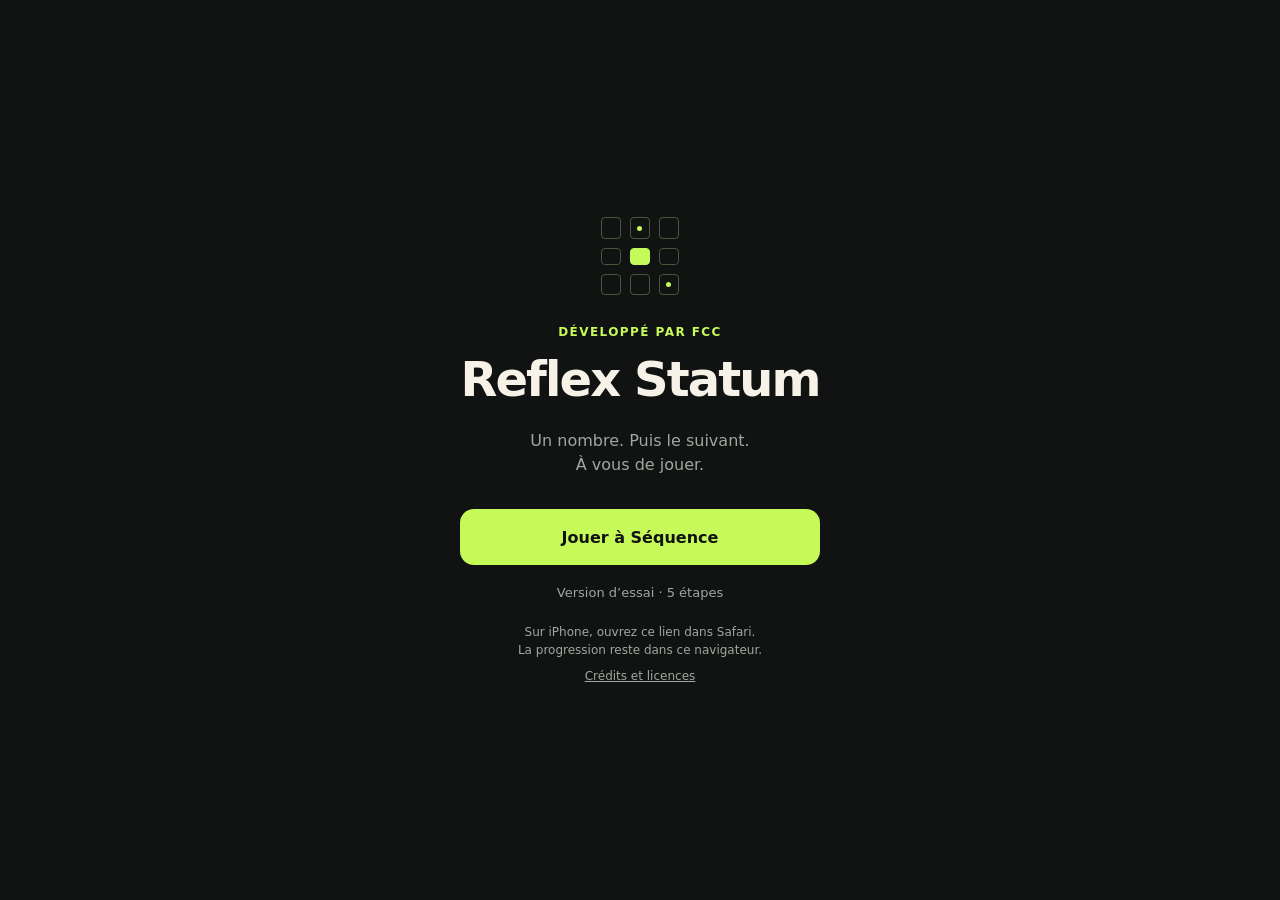
==== docs/essai-godot/index.html @ 8d3381bf "Publish Godot Sequence web test prototype 0.2.0" ====
<!DOCTYPE html>
<html lang="fr">
<head>
  <meta charset="utf-8">
  <meta name="viewport" content="width=device-width, initial-scale=1, viewport-fit=cover">
  <meta name="theme-color" content="#101311">
  <meta name="apple-mobile-web-app-capable" content="yes">
  <meta name="apple-mobile-web-app-status-bar-style" content="black-translucent">
  <meta name="description" content="Essayez Séquence, le jeu de réflexes de Reflex Statum. Prototype développé par FCC.">
  <title>Reflex Statum · Séquence</title>
  <style>
    * { box-sizing: border-box; }
    html, body { margin: 0; width: 100%; height: 100%; overflow: hidden; background: #101311; color: #f6f2e7; font-family: system-ui, sans-serif; }
    #frame { position: fixed; top: env(safe-area-inset-top, 0px); right: env(safe-area-inset-right, 0px); bottom: env(safe-area-inset-bottom, 0px); left: env(safe-area-inset-left, 0px); }
    #canvas { display: block; width: 100%; height: 100%; border: 0; outline: none; touch-action: none; }
    #launch { position: absolute; inset: 0; padding: 28px; display: grid; place-content: center; text-align: center; background: #101311; }
    .mark { width: 78px; height: 78px; margin: 0 auto 30px; display: grid; grid-template-columns: repeat(3, 1fr); gap: 9px; }
    .mark span { border: 1px solid #45583a; border-radius: 4px; display: grid; place-content: center; }
    .mark span:nth-child(5) { background: #c5fa59; border-color: #c5fa59; }
    .mark span:nth-child(2)::after, .mark span:nth-child(9)::after { content: ''; width: 5px; height: 5px; border-radius: 50%; background: #c5fa59; }
    .eyebrow { color: #c5fa59; letter-spacing: .12em; font-size: 12px; font-weight: 700; }
    h1 { font-size: clamp(32px, 7vw, 48px); letter-spacing: -.04em; margin: 12px 0; }
    p { color: #9da99f; line-height: 1.5; margin: 10px auto; max-width: 32ch; }
    button { min-height: 56px; padding: 14px 24px; background: #c5fa59; color: #101311; border: 0; border-radius: 14px; font: inherit; font-weight: 700; cursor: pointer; margin: 22px 0 8px; }
    button:focus-visible { outline: 3px solid #f6f2e7; outline-offset: 4px; }
    button:disabled { opacity: .6; cursor: wait; }
    progress { width: 100%; height: 5px; margin-top: 22px; accent-color: #c5fa59; }
    #notice { font-size: 13px; }
    .small { font-size: 12px; }
    a { color: #9da99f; }
    [hidden] { display: none !important; }
  </style>
  <link id="-gd-engine-icon" rel="icon" type="image/png" href="index.icon.png" />
<link rel="apple-touch-icon" href="index.apple-touch-icon.png"/>

</head>
<body>
  <main id="frame">
    <canvas id="canvas" tabindex="0" aria-label="Jeu Séquence de Reflex Statum">Votre navigateur doit prendre en charge WebGL 2 pour jouer.</canvas>
    <section id="launch" aria-label="Lancer Séquence">
      <div class="mark" aria-hidden="true"><span></span><span></span><span></span><span></span><span></span><span></span><span></span><span></span><span></span></div>
      <div class="eyebrow">DÉVELOPPÉ PAR FCC</div>
      <h1>Reflex Statum</h1>
      <p>Un nombre. Puis le suivant.<br>À vous de jouer.</p>
      <button id="play" type="button">Jouer à Séquence</button>
      <progress id="progress" aria-label="Chargement du jeu" hidden></progress>
      <p id="notice" role="status" aria-live="polite">Version d’essai · 5 étapes</p>
      <p class="small">Sur iPhone, ouvrez ce lien dans Safari.<br>La progression reste dans ce navigateur.</p>
      <a class="small" href="LICENSES.txt" target="_blank" rel="noopener">Crédits et licences</a>
    </section>
  </main>
  <noscript>Activez JavaScript dans votre navigateur pour jouer à Séquence.</noscript>
  <script src="index.js"></script>
  <script>
    'use strict';
    const config = {"args":[],"canvasResizePolicy":0,"emscriptenPoolSize":8,"ensureCrossOriginIsolationHeaders":true,"executable":"index","experimentalVK":false,"fileSizes":{"index.pck":510024,"index.wasm":39514754},"focusCanvas":true,"gdextensionLibs":[],"godotPoolSize":4};
    const frame = document.getElementById('frame');
    const canvas = document.getElementById('canvas');
    const launch = document.getElementById('launch');
    const play = document.getElementById('play');
    const progress = document.getElementById('progress');
    const notice = document.getElementById('notice');
    let starting = false;
    let engine = null;
    let recovering = false;
    function showRecovery(message) {
      launch.hidden = false;
      notice.textContent = message;
      play.textContent = 'Recharger la page';
      play.disabled = false;
      progress.hidden = true;
      play.onclick = () => window.location.reload();
    }
    canvas.addEventListener('webglcontextlost', (event) => {
      event.preventDefault();
      if (recovering) return;
      recovering = true;
      console.error('Reflex Statum: contexte graphique interrompu.');
      if (engine) engine.requestQuit();
      showRecovery('L’affichage a été interrompu. Rechargez la page pour reprendre le jeu.');
    });
    // Canvas resize policy 0: the shell owns its safe-area-aware dimensions.
    function fitCanvas() {
      const ratio = Math.min(window.devicePixelRatio || 1, 2);
      const width = Math.max(1, Math.round(frame.clientWidth * ratio));
      const height = Math.max(1, Math.round(frame.clientHeight * ratio));
      if (canvas.width !== width) canvas.width = width;
      if (canvas.height !== height) canvas.height = height;
    }
    new ResizeObserver(fitCanvas).observe(frame);
    fitCanvas();
    play.addEventListener('click', async () => {
      if (starting) return;
      starting = true;
      play.disabled = true;
      progress.hidden = false;
      notice.textContent = 'Chargement de Séquence…';
      try {
        const missing = Engine.getMissingFeatures({ threads: false });
        if (missing.length) throw new Error(missing.join(', '));
        engine = new Engine(config);
        await engine.startGame({ canvas, canvasResizePolicy: 0, locale: 'fr',
          onProgress(current, total) {
            if (total > 0) { progress.max = total; progress.value = current; }
            else progress.removeAttribute('value');
          }
        });
        if (!recovering) {
          launch.hidden = true;
          canvas.focus();
        }
      } catch (error) {
        console.error(error);
        showRecovery('Le jeu n’a pas pu démarrer. Rechargez la page dans un navigateur récent, puis réessayez.');
      }
    });
  </script>
</body>
</html>
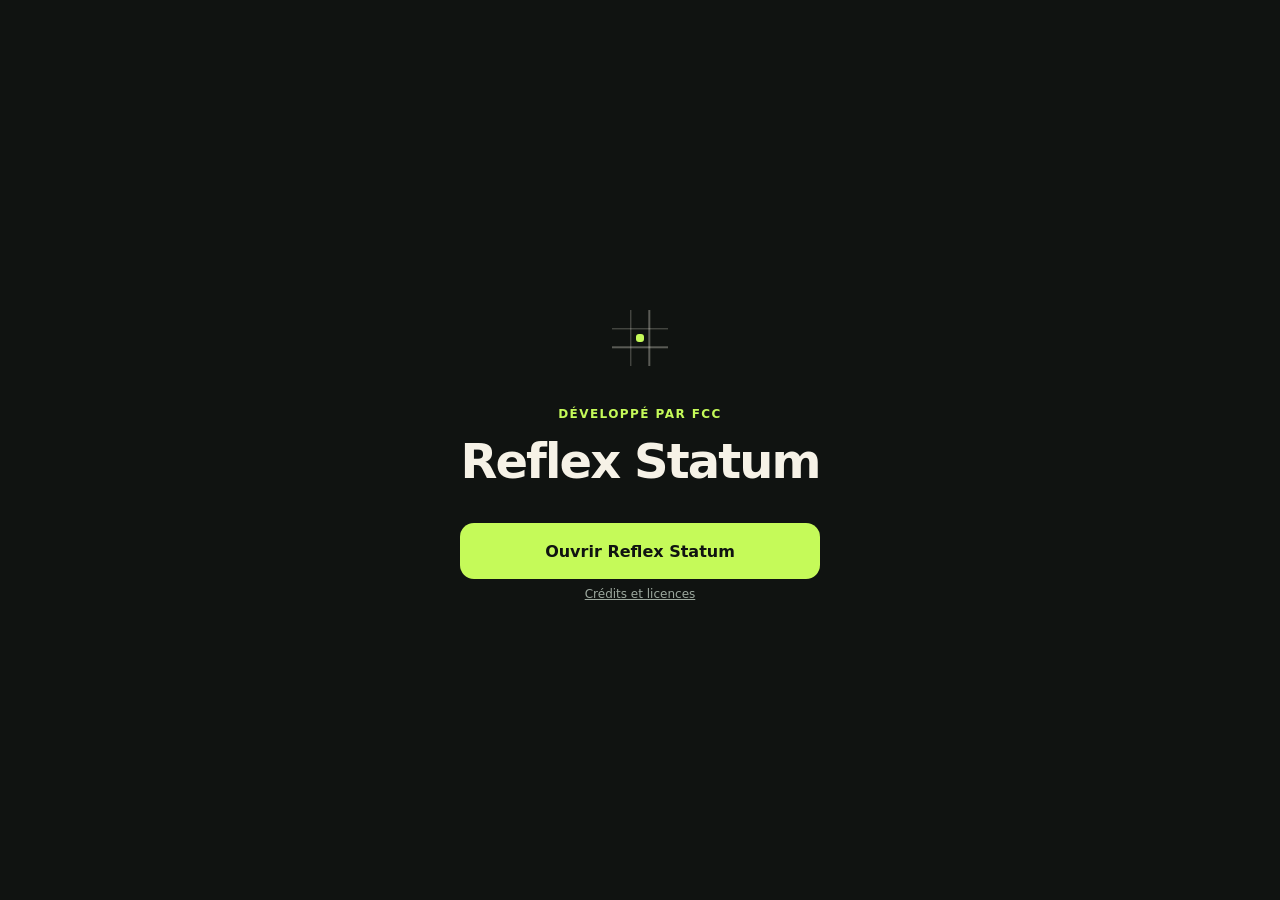
==== commit 7d8c2dbf: "Publish Godot 0.5.0 generated Sequence prototype" ====
--- a/docs/essai-godot/index.html
+++ b/docs/essai-godot/index.html
@@ -6,18 +6,24 @@
   <meta name="theme-color" content="#101311">
   <meta name="apple-mobile-web-app-capable" content="yes">
   <meta name="apple-mobile-web-app-status-bar-style" content="black-translucent">
-  <meta name="description" content="Essayez Séquence, le jeu de réflexes de Reflex Statum. Prototype développé par FCC.">
-  <title>Reflex Statum · Séquence</title>
+  <meta name="description" content="Reflex Statum, jeu développé par FCC. Séquence est disponible en version d’essai.">
+  <title>Reflex Statum</title>
   <style>
     * { box-sizing: border-box; }
     html, body { margin: 0; width: 100%; height: 100%; overflow: hidden; background: #101311; color: #f6f2e7; font-family: system-ui, sans-serif; }
-    #frame { position: fixed; top: env(safe-area-inset-top, 0px); right: env(safe-area-inset-right, 0px); bottom: env(safe-area-inset-bottom, 0px); left: env(safe-area-inset-left, 0px); }
+    #frame { position: fixed; top: calc(env(safe-area-inset-top, 0px) + var(--visual-viewport-top, 0px)); right: env(safe-area-inset-right, 0px); bottom: calc(env(safe-area-inset-bottom, 0px) + var(--visual-viewport-bottom, 0px)); left: env(safe-area-inset-left, 0px); }
     #canvas { display: block; width: 100%; height: 100%; border: 0; outline: none; touch-action: none; }
-    #launch { position: absolute; inset: 0; padding: 28px; display: grid; place-content: center; text-align: center; background: #101311; }
-    .mark { width: 78px; height: 78px; margin: 0 auto 30px; display: grid; grid-template-columns: repeat(3, 1fr); gap: 9px; }
-    .mark span { border: 1px solid #45583a; border-radius: 4px; display: grid; place-content: center; }
-    .mark span:nth-child(5) { background: #c5fa59; border-color: #c5fa59; }
-    .mark span:nth-child(2)::after, .mark span:nth-child(9)::after { content: ''; width: 5px; height: 5px; border-radius: 50%; background: #c5fa59; }
+    #launch { position: absolute; inset: 0; padding: 28px; display: grid; place-content: center; align-content: safe center; overflow-y: auto; text-align: center; background: #101311; }
+    .mark { position: relative; width: 78px; height: 78px; margin: 0 auto 30px; }
+    .mark .rail { position: absolute; background: rgb(246 242 231 / 32%); }
+    .mark .vertical { top: 14%; height: 72%; width: 1.4px; transform: translateX(-50%); }
+    .mark .horizontal { left: 14%; width: 72%; height: 1.4px; transform: translateY(-50%); }
+    .mark .first { left: 38%; }
+    .mark .second { left: 62%; }
+    .mark .upper { top: 38%; }
+    .mark .lower { top: 62%; }
+    .mark .center { position: absolute; left: 44.75%; top: 44.75%; width: 10.5%; height: 10.5%; border-radius: 3px; background: #c5fa59; }
+    .mark .point { position: absolute; left: 74%; top: 26%; width: 6.4%; height: 6.4%; border-radius: 50%; transform: translate(-50%, -50%); background: #c5fa59; opacity: 0; }
     .eyebrow { color: #c5fa59; letter-spacing: .12em; font-size: 12px; font-weight: 700; }
     h1 { font-size: clamp(32px, 7vw, 48px); letter-spacing: -.04em; margin: 12px 0; }
     p { color: #9da99f; line-height: 1.5; margin: 10px auto; max-width: 32ch; }
@@ -30,42 +36,71 @@
     a { color: #9da99f; }
     [hidden] { display: none !important; }
   </style>
-  <link id="-gd-engine-icon" rel="icon" type="image/png" href="index.icon.png" />
-<link rel="apple-touch-icon" href="index.apple-touch-icon.png"/>
+  <link id="-gd-engine-icon" rel="icon" type="image/png" href="reflex-0.5.0-47acb1d939c8.icon.png" />
+<link rel="apple-touch-icon" href="reflex-0.5.0-47acb1d939c8.apple-touch-icon.png"/>
 
 </head>
 <body>
   <main id="frame">
-    <canvas id="canvas" tabindex="0" aria-label="Jeu Séquence de Reflex Statum">Votre navigateur doit prendre en charge WebGL 2 pour jouer.</canvas>
-    <section id="launch" aria-label="Lancer Séquence">
-      <div class="mark" aria-hidden="true"><span></span><span></span><span></span><span></span><span></span><span></span><span></span><span></span><span></span></div>
+    <canvas id="canvas" tabindex="0" aria-label="Application Reflex Statum">Le jeu ne peut pas être affiché dans ce navigateur</canvas>
+    <section id="launch" aria-label="Lancer Reflex Statum">
+      <div class="mark" aria-hidden="true"><span class="rail vertical first"></span><span class="rail vertical second"></span><span class="rail horizontal upper"></span><span class="rail horizontal lower"></span><span class="center" id="logo-center"></span><span class="point" id="logo-point"></span></div>
       <div class="eyebrow">DÉVELOPPÉ PAR FCC</div>
       <h1>Reflex Statum</h1>
-      <p>Un nombre. Puis le suivant.<br>À vous de jouer.</p>
-      <button id="play" type="button">Jouer à Séquence</button>
+      <button id="play" type="button">Ouvrir Reflex Statum</button>
       <progress id="progress" aria-label="Chargement du jeu" hidden></progress>
-      <p id="notice" role="status" aria-live="polite">Version d’essai · 5 étapes</p>
-      <p class="small">Sur iPhone, ouvrez ce lien dans Safari.<br>La progression reste dans ce navigateur.</p>
+      <p id="notice" role="status" aria-live="polite" hidden></p>
       <a class="small" href="LICENSES.txt" target="_blank" rel="noopener">Crédits et licences</a>
     </section>
   </main>
-  <noscript>Activez JavaScript dans votre navigateur pour jouer à Séquence.</noscript>
-  <script src="index.js"></script>
+  <noscript>Activez JavaScript dans votre navigateur pour ouvrir Reflex Statum.</noscript>
+  <script src="reflex-0.5.0-47acb1d939c8.js"></script>
   <script>
     'use strict';
-    const config = {"args":[],"canvasResizePolicy":0,"emscriptenPoolSize":8,"ensureCrossOriginIsolationHeaders":true,"executable":"index","experimentalVK":false,"fileSizes":{"index.pck":510024,"index.wasm":39514754},"focusCanvas":true,"gdextensionLibs":[],"godotPoolSize":4};
+    const config = {"args":[],"canvasResizePolicy":0,"emscriptenPoolSize":8,"ensureCrossOriginIsolationHeaders":true,"executable":"reflex-0.5.0-47acb1d939c8","experimentalVK":true,"fileSizes":{"reflex-0.5.0-47acb1d939c8.pck":630676,"reflex-0.5.0-47acb1d939c8.wasm":39514754},"focusCanvas":true,"gdextensionLibs":[],"godotPoolSize":4};
     const frame = document.getElementById('frame');
     const canvas = document.getElementById('canvas');
     const launch = document.getElementById('launch');
     const play = document.getElementById('play');
     const progress = document.getElementById('progress');
     const notice = document.getElementById('notice');
+    const logoCenter = document.getElementById('logo-center');
+    const logoPoint = document.getElementById('logo-point');
+    const motionPreference = window.matchMedia('(prefers-reduced-motion: reduce)');
+    let logoAnimations = [];
+    let logoMotionGeneration = 0;
     let starting = false;
     let engine = null;
     let recovering = false;
+    function stopLogoMotion() {
+      logoMotionGeneration++;
+      for (const animation of logoAnimations) animation.cancel();
+      logoAnimations = [];
+    }
+    function startLogoMotion() {
+      stopLogoMotion();
+      if (motionPreference.matches || document.hidden || typeof logoPoint.animate !== 'function') return;
+      const generation = logoMotionGeneration;
+      const coordinates = [26, 50, 74];
+      const route = [2, 1, 0, 3, 6, 7, 8, 5, 2, 4];
+      const frames = route.map((cell, index) => ({ left: coordinates[cell % 3] + '%', top: coordinates[Math.floor(cell / 3)] + '%', opacity: 1, offset: index / 10, easing: 'steps(1, end)' }));
+      frames.push({ left: '50%', top: '50%', opacity: 0, offset: 1 });
+      logoAnimations = [
+        logoPoint.animate(frames, { duration: 1800, easing: 'linear' }),
+        logoCenter.animate([{ transform: 'scale(1)' }, { transform: 'scale(1.16)', offset: 0.35 }, { transform: 'scale(1)' }], { delay: 1620, duration: 180, easing: 'ease-out' })
+      ];
+      Promise.all(logoAnimations.map(animation => animation.finished.catch(() => {}))).then(() => {
+        if (generation === logoMotionGeneration) logoAnimations = [];
+      });
+    }
+    motionPreference.addEventListener('change', event => { if (event.matches) stopLogoMotion(); });
+    document.addEventListener('visibilitychange', () => { if (document.hidden) stopLogoMotion(); });
+    window.addEventListener('pagehide', stopLogoMotion);
     function showRecovery(message) {
+      stopLogoMotion();
       launch.hidden = false;
       notice.textContent = message;
+      notice.hidden = false;
       play.textContent = 'Recharger la page';
       play.disabled = false;
       progress.hidden = true;
@@ -75,12 +110,23 @@
       event.preventDefault();
       if (recovering) return;
       recovering = true;
+      stopLogoMotion();
       console.error('Reflex Statum: contexte graphique interrompu.');
       if (engine) engine.requestQuit();
       showRecovery('L’affichage a été interrompu. Rechargez la page pour reprendre le jeu.');
     });
-    // Canvas resize policy 0: the shell owns its safe-area-aware dimensions.
+    const visibleViewport = window.visualViewport;
+    // Keep the canvas inside the visible viewport when a keyboard covers the
+    // layout viewport. Pinch zoom keeps the layout size instead of reflowing it.
     function fitCanvas() {
+      let top = 0;
+      let bottom = 0;
+      if (visibleViewport && Number.isFinite(visibleViewport.scale) && Math.abs(visibleViewport.scale - 1) < 0.01 && Number.isFinite(visibleViewport.height) && visibleViewport.height > 0 && Number.isFinite(visibleViewport.offsetTop)) {
+        top = Math.max(0, visibleViewport.offsetTop);
+        bottom = Math.max(0, window.innerHeight - visibleViewport.height - top);
+      }
+      frame.style.setProperty('--visual-viewport-top', Math.ceil(top) + 'px');
+      frame.style.setProperty('--visual-viewport-bottom', Math.ceil(bottom) + 'px');
       const ratio = Math.min(window.devicePixelRatio || 1, 2);
       const width = Math.max(1, Math.round(frame.clientWidth * ratio));
       const height = Math.max(1, Math.round(frame.clientHeight * ratio));
@@ -88,14 +134,21 @@
       if (canvas.height !== height) canvas.height = height;
     }
     new ResizeObserver(fitCanvas).observe(frame);
+    window.addEventListener('resize', fitCanvas);
+    if (visibleViewport) {
+      visibleViewport.addEventListener('resize', fitCanvas);
+      visibleViewport.addEventListener('scroll', fitCanvas);
+    }
     fitCanvas();
     play.addEventListener('click', async () => {
       if (starting) return;
       starting = true;
       play.disabled = true;
       progress.hidden = false;
-      notice.textContent = 'Chargement de Séquence…';
+      notice.textContent = 'Chargement de Reflex Statum';
+      notice.hidden = false;
       try {
+        startLogoMotion();
         const missing = Engine.getMissingFeatures({ threads: false });
         if (missing.length) throw new Error(missing.join(', '));
         engine = new Engine(config);
@@ -106,6 +159,7 @@
           }
         });
         if (!recovering) {
+          stopLogoMotion();
           launch.hidden = true;
           canvas.focus();
         }
